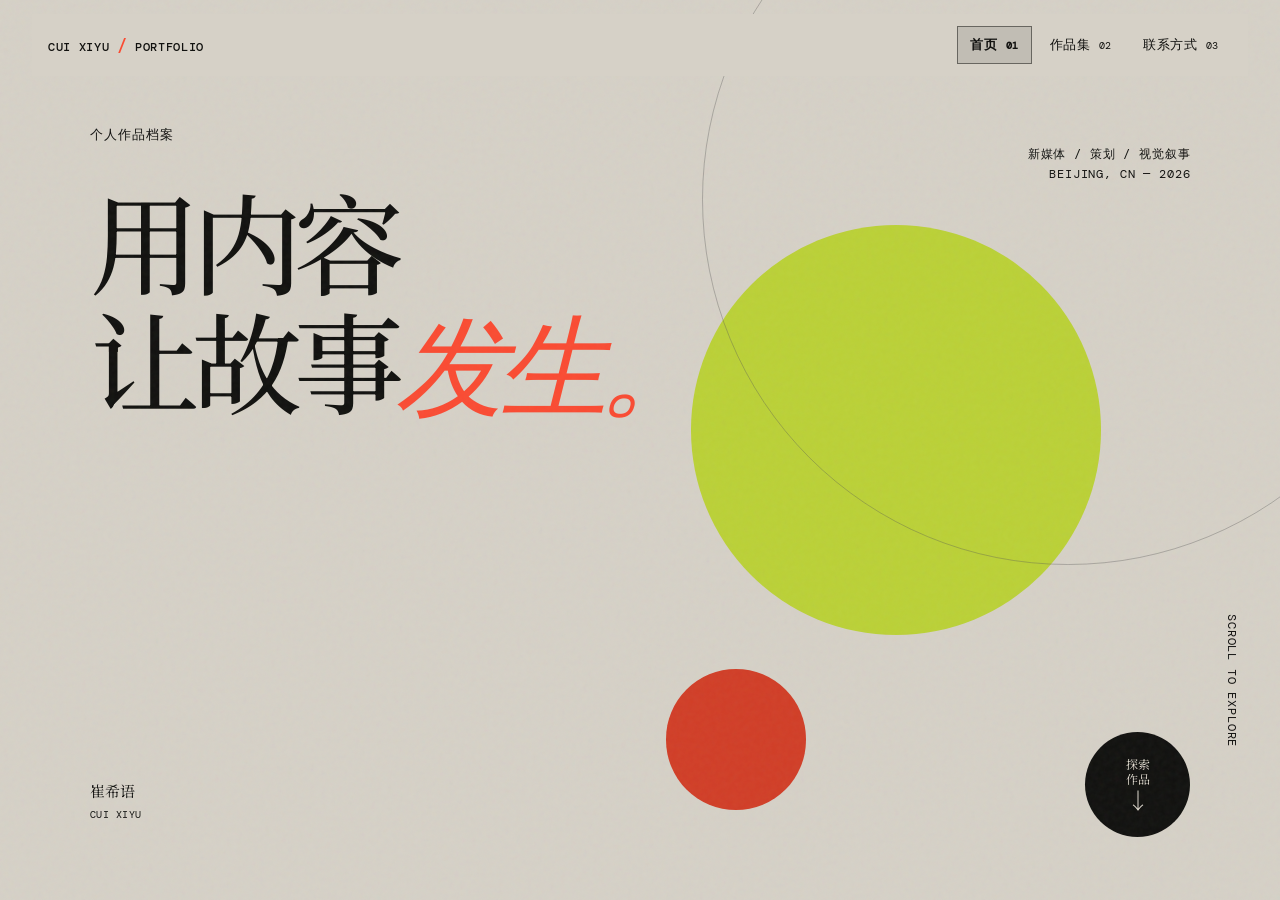
==== index.html @ c1258e4d "Deploy portfolio website" ====
<!doctype html>
<html lang="zh-CN">
<head>
  <meta charset="UTF-8" />
  <meta name="viewport" content="width=device-width, initial-scale=1.0" />
  <meta name="description" content="崔希语 - 传媒作品集" />
  <title>崔希语 · 传媒作品集</title>
  <link rel="preconnect" href="https://fonts.googleapis.com">
  <link rel="preconnect" href="https://fonts.gstatic.com" crossorigin>
  <link href="https://fonts.googleapis.com/css2?family=DM+Mono:wght@400;500&family=Playfair+Display:ital,wght@0,500;0,700;1,500&family=Noto+Serif+SC:wght@400;500;600;700&display=swap" rel="stylesheet">
  <link rel="stylesheet" href="style.css" />
</head>
<body>
  <div class="grain"></div>
  <header class="nav">
    <a class="brand" href="#home">CUI XIYU <span>/</span> PORTFOLIO</a>
    <button class="menu-toggle" aria-label="打开导航">MENU <span>+</span></button>
    <nav>
      <a class="active" href="#home">首页 <i>01</i></a>
      <a href="#work">作品集 <i>02</i></a>
      <a href="#contact">联系方式 <i>03</i></a>
    </nav>
  </header>

  <main>
    <section class="hero" id="home">
      <div class="hero-meta">新媒体 / 策划 / 视觉叙事<br>BEIJING, CN — 2026</div>
      <p class="eyebrow">个人作品档案</p>
      <h1>用内容<br>让故事<span>发生。</span></h1>
      <div class="orb orb-one"></div><div class="orb orb-two"></div>
      <div class="hero-bottom"><p>崔希语<br><em>CUI XIYU</em></p><a href="#work" class="round-link">探索<br>作品 <b>↓</b></a></div>
      <p class="vertical">SCROLL TO EXPLORE</p>
    </section>

    <section class="work section" id="work">
      <div class="section-kicker">( SELECTED WORKS ) <span>2023 — 2026</span></div>
      <div class="work-head"><h2>把观察<br>变成<span>表达</span></h2><p>内容不是信息的堆叠，<br>而是人与世界相遇的方式。</p></div>
      <div class="filters" role="tablist">
        <button class="selected" data-filter="all">全部 <small>08</small></button><button data-filter="newmedia">新媒体运营 <small>02</small></button><button data-filter="visual">视觉设计 <small>03</small></button><button data-filter="video">视频创作 <small>01</small></button><button data-filter="event">活动策划 <small>02</small></button>
      </div>
      <div class="project-grid">
        <article class="project large newmedia"><a href="#wechat-one"><div class="project-art asset-art cover-art"><img src="outputs/assets/wechat/server-cover.jpg" alt="Server Online 推文封面"><span>01</span><em>WECHAT EDITORIAL</em></div><div class="project-info"><h3>Server Online | Welcome All Hosts</h3><p>系统已开服，欢迎宿主大人们进入挑战</p></div></a></article>
        <article class="project newmedia"><a href="#wechat-two"><div class="project-art asset-art cover-art"><img src="outputs/assets/wechat/clues-cover.jpg" alt="Clues Are In 推文封面"><span>02</span><em>WECHAT EDITORIAL</em></div><div class="project-info"><h3>Clues Are In: Unlock the Cross-Boundary Action</h3><p>线索已就位，解锁入职空间站背后的跨界行动派！</p></div></a></article>
        <article class="project visual"><a href="#memory"><div class="project-art asset-art book"><img src="outputs/assets/visual/memory-cover.png" alt="记忆的排列组合书籍封面"><span>03</span><em>BOOK DESIGN</em></div><div class="project-info"><h3>《“记忆的排列组合”》</h3><p>实验出版物 · 书籍设计</p></div></a></article>
        <article class="project visual"><a href="#heterotopia"><div class="project-art asset-art poster"><img src="outputs/assets/visual/heterotopia-cover.png" alt="异托邦调查档案书籍封面"><span>04</span><em>BOOK DESIGN</em></div><div class="project-info"><h3>《异托邦调查档案》</h3><p>书籍设计 · 视觉设计</p></div></a></article>
        <article class="project visual"><a href="#password"><div class="project-art asset-art poster"><img src="outputs/assets/visual/password-cover.png" alt="密码正确允许进入海报封面"><span>05</span><em>POSTER DESIGN</em></div><div class="project-info"><h3>《密码正确，允许进入》</h3><p>海报设计 · 视觉设计</p></div></a></article>
        <article class="project video"><a href="#comfort-women"><div class="project-art asset-art film"><img src="outputs/assets/video/comfort-women-cover.png" alt="在她们消逝之前微纪录片封面"><span>06</span><em>MINI DOCUMENTARY</em></div><div class="project-info"><h3>《在她们消逝之前》</h3><p>微纪录片 · 澎湃新闻特别报道</p></div></a></article>
        <article class="project video"><a href="#love-not-here"><div class="project-art asset-art film"><img src="outputs/assets/image25.jpeg" alt="实验短片封面"><span>07</span><em>EXPERIMENTAL FILM</em></div><div class="project-info"><h3>《我们唯独不在这里说爱》</h3><p>实验短片 · 视频创作</p></div></a></article>
        <article class="project event"><a href="#family-day"><div class="project-art asset-art family-cover"><img src="outputs/assets/family-day/detail-3.png" alt="大众汽车集团中国 Family Day 活动主视觉"><span>08</span><em>FAMILY DAY 2026</em></div><div class="project-info"><h3>大众汽车集团（中国）Family Day</h3><p>大型家庭日活动 · 三地联动 · 5000+ 人</p></div></a></article>
      </div>
      <p class="placeholder-note">* 此为预览版：案例详情可在下一阶段替换为你的真实作品、图片及链接。</p>
    </section>

    <section class="detail wechat-case section" id="wechat-one"><p class="eyebrow">WECHAT ARTICLE / 01</p><h2>Server Online<br><span>Welcome All Hosts.</span></h2><div class="case-layout"><div class="case-copy"><p>以“游戏开服”作为内容的统一叙事机制，将管理培养计划转化为宿主可进入、可领取、可完成的任务系统。</p><p>像素化界面、主支线任务与“成就解锁”等游戏语言，把岗位学习路径视觉化，增强阅读的沉浸感与互动感。</p><a href="https://mp.weixin.qq.com/s/dfNtIJYcS2nLTU5Kal5PYA" target="_blank" rel="noreferrer">阅读原文 ↗</a></div><div class="wechat-gallery server-gallery"><img src="outputs/assets/wechat/server-detail-1.jpg" alt="Server Online 推文详情图一"><img src="outputs/assets/wechat/server-detail-2.jpg" alt="Server Online 推文详情图二"><img src="outputs/assets/wechat/server-detail-3.jpg" alt="Server Online 推文详情图三"></div></div></section>
    <section class="detail dark-detail wechat-case section" id="wechat-two"><p class="eyebrow">WECHAT ARTICLE / 02</p><h2>Clues Are In:<br><span>Cross-Boundary Action.</span></h2><div class="case-layout"><div class="case-copy"><p>以“线索追踪”串联跨国项目、HR 突破与创意岗位故事，把入职空间站背后的协作过程组织成可逐步解锁的阅读路径。</p><p>通过档案夹、便签、胶片等视觉元素，结合双语标题与人物视频，建立轻松而有连续性的跨界叙事体验。</p><a href="https://mp.weixin.qq.com/s/O8WI_DMyFwINU9mKgWbmiw" target="_blank" rel="noreferrer">阅读原文 ↗</a></div><div class="wechat-gallery clues-gallery"><img src="outputs/assets/wechat/clues-cover.jpg" alt="Clues Are In 推文主视觉"><img src="outputs/assets/wechat/clues-detail-1.png" alt="Clues Are In 推文详情图一"><img src="outputs/assets/wechat/clues-detail-2.png" alt="Clues Are In 推文详情图二"></div></div></section>
    <section class="detail visual-detail case-study section" id="memory"><p class="eyebrow">VISUAL DESIGN / 01</p><h2>“记忆的排列组合”<br><span>实验出版物。</span></h2><div class="case-layout"><div class="case-copy"><p>在信息爆炸与存储技术泛化的背景下，“数字囤积”逐渐成为普遍的社会症候：个体无意识地积累海量数字碎片，却陷入“存而不用”的认知困境。</p><p>本作品以三个分册组成的出版物为载体，结合传播学、心理学与社会学视角，通过理论探讨、深度访谈调查与视觉设计，将抽象的数据行为转化为可感知的实体叙事，揭示数字囤积行为背后“丢失焦虑”的逻辑。</p><p>作品探索信息过载的视觉化途径，并为数字化生存提供进一步思考的载体。</p></div><div class="design-gallery"><img src="outputs/assets/visual/memory-detail-1.png" alt="记忆的排列组合详情一"><img src="outputs/assets/visual/memory-detail-2.png" alt="记忆的排列组合详情二"></div></div></section>
    <section class="detail dark-detail case-study section" id="heterotopia"><p class="eyebrow">VISUAL DESIGN / 02</p><h2>异托邦<br><span>调查档案。</span></h2><div class="case-layout"><div class="case-copy"><p>“异托邦”是在真实场所中被有效实现的乌托邦，也是多元文化共存的现象。身处后情感主义时代，“嗑 CP”这一特殊情感场域与现实世界如何共生共存；粉丝又如何在“异托邦”下构建一场即时性的美梦？</p><p>本设计以此为依托，分别从该空间存在的理论环境、内部现状以及人员生活情况，对这一空间进行调查并封档保存。</p></div><div class="design-gallery gallery-three"><img src="outputs/assets/visual/heterotopia-detail-1.jpg" alt="异托邦调查档案详情一"><img src="outputs/assets/visual/heterotopia-detail-2.jpg" alt="异托邦调查档案详情二"><img src="outputs/assets/visual/heterotopia-detail-3.png" alt="异托邦调查档案详情三"></div></div></section>
    <section class="detail password-detail case-study section" id="password"><p class="eyebrow">VISUAL DESIGN / 03</p><h2>密码正确，<br><span>允许进入。</span></h2><div class="case-layout"><div class="case-copy"><p>作品表达了女性能在“赤尾避孕套”的帮助下，自由决定自己的生育计划，保护个人生殖健康。</p><p>设计由“选择”出发，构建出三个需要密码进入的场景，其中“密码”象征“避孕套”，意在它就是女性受众掌握的健康“密码”。</p></div><div class="design-gallery"><img src="outputs/assets/visual/password-cover.png" alt="密码正确允许进入主海报"><img src="outputs/assets/visual/password-detail-1.png" alt="密码正确允许进入详情一"><img src="outputs/assets/visual/password-detail-2.png" alt="密码正确允许进入详情二"></div></div></section>
    <section class="detail video-detail section" id="comfort-women"><p class="eyebrow">VIDEO CREATION / 01</p><h2>在她们消逝之前。</h2><div class="case-layout"><div class="case-copy"><p>微纪录片《在她们消逝之前：渐渐凋零的“慰安妇”和一位教授的 33 年》，为抗战胜利 80 周年特别报道。</p><a href="https://m.thepaper.cn/newsDetail_forward_31436007" target="_blank" rel="noreferrer">观看澎湃新闻报道 ↗</a></div><img class="video-feature-cover" src="outputs/assets/video/comfort-women-cover.png" alt="在她们消逝之前封面"></div></section>
    <section class="detail dark-detail video-detail section" id="love-not-here"><p class="eyebrow">VIDEO CREATION / 03</p><h2>我们唯独<br><span>不在这里说爱。</span></h2><div class="video-player"><video controls preload="metadata" poster="outputs/assets/image25.jpeg"><source src="outputs/assets/video/love-not-here.mp4" type="video/mp4">你的浏览器不支持视频播放。</video></div></section>
    <section class="detail family-case section" id="family-day">
      <p class="eyebrow">EVENT PLANNING / 01</p>
      <h2>项目全流程<br><span>策划。</span></h2>
      <div class="family-intro"><p>大众汽车集团（中国）年度企业文化建设项目。2026 年以三地联动模式，面向员工及家属开放，将企业战略与文化价值转化为可感知、可参与的品牌体验。</p><dl><div><dt>项目时间</dt><dd>2026.04 — 2026.05</dd></div><div><dt>项目规模</dt><dd>5000+ 人</dd></div><div><dt>覆盖城市</dt><dd>北京 · 上海 · 合肥</dd></div></dl></div>
      <div class="family-gallery"><img src="outputs/assets/family-day/cover.jfif" alt="Family Day 活动现场一"><img src="outputs/assets/family-day/detail-1.jpg" alt="Family Day 活动现场二"><img src="outputs/assets/family-day/detail-2.jpg" alt="Family Day 活动现场三"></div>
      <div class="family-sections">
        <article><p class="eyebrow">01 / STRATEGY &amp; RESOURCES</p><h3>策略策划与资源统筹</h3><p>参与整体方案创意策划与议程设计，围绕互动游戏、舞台表演、办公室探秘、纪念礼品四大体验板块细化并落地。独立负责市集区域摊位招募与内容策划，筛选、对接内外部摊位 20 余家，覆盖互动体验、手作工坊、品牌展示等业态，贯穿需求沟通、方案审核与权益落地全流程。同时协同舞台搭建、AV 设备、氛围布置与茶歇餐饮等多类供应商，推进需求梳理与流程跟进。</p></article>
        <article><p class="eyebrow">02 / ON-SITE DELIVERY</p><h3>现场执行与统筹管理</h3><p>作为现场执行核心成员，负责区域巡检和突发状况处置：实时跟进摊位运营及人流密度，协调供应商需求，处理补给与人员疏导；同步协助主舞台流程管控，配合导演组完成节目衔接、嘉宾引导与时间把控。最终保障从签到、手环发放到急救服务的全链条有序推进，实现 5000+ 人规模活动零事故交付。</p></article>
        <article><p class="eyebrow">03 / CONTENT &amp; IMPACT</p><h3>传播内容与效果闭环</h3><p>负责活动前中后三阶段的内容与物料策划：前期完成预告推文，通过内网及公众号预热；推进现场指引、氛围展板等视觉内容落地；后期完成三地亮点采编与复盘推送，以图文、视频记录员工家庭的欢乐瞬间。协同满意度问卷回收及参与人数、互动率、满意度等指标分析，形成推广效果评估报告。</p></article>
      </div>
      <div class="family-results"><p class="eyebrow">PROJECT OUTCOME</p><h3>5000+ 人，三地联动，零事故交付。</h3><ul><li>统筹管理 20 余家摊位及多品类供应商，实现跨区域标准一致化执行。</li><li>完成全流程宣传物料策划与制作，沉淀可复用的活动传播模板。</li><li>建立从策略、统筹、执行到复盘的大型活动完整方法论。</li></ul><p class="capabilities">整合营销资源协同 · 中大型线下活动全流程统筹 · 多方供应商管理与跨部门协调 · 高压环境下多线程推进 · 传播内容策划与数据化效果追踪</p></div>
    </section>

    <section class="contact section" id="contact">
      <p class="eyebrow">( LET'S CONNECT )</p><h2>一起做点<br><em>有意思的事。</em></h2>
      <div class="contact-links"><a href="mailto:17855588131@163.com">Email:17855588131@163.com <b>↗</b></a><a href="tel:17855588131">Phone:17855588131 <b>↗</b></a></div>
      <footer><span>© 2026 CUI XIYU</span><span>ALL STORIES BEGIN WITH A CONVERSATION.</span></footer>
    </section>
  </main>
  <script src="script.js"></script>
</body>
</html>
---- style.css ----
:root{--ink:#11110f;--paper:#e7e1d5;--acid:#dfff46;--red:#fa4b32}*{box-sizing:border-box}html{scroll-behavior:smooth}body{margin:0;background:var(--paper);color:var(--ink);font-family:"Noto Serif SC",serif}.grain{position:fixed;inset:0;opacity:.11;pointer-events:none;z-index:9;background-image:url("data:image/svg+xml,%3Csvg viewBox='0 0 180 180' xmlns='http://www.w3.org/2000/svg'%3E%3Cfilter id='n'%3E%3CfeTurbulence type='fractalNoise' baseFrequency='.9' numOctaves='4' stitchTiles='stitch'/%3E%3C/filter%3E%3Crect width='100%25' height='100%25' filter='url(%23n)' opacity='.45'/%3E%3C/svg%3E")}.nav{height:77px;padding:0 3vw;display:flex;align-items:center;justify-content:space-between;position:absolute;z-index:5;top:0;width:100%;font:11px "DM Mono",monospace;letter-spacing:.05em}.brand{text-decoration:none;color:inherit}.brand span{color:var(--red);font-size:17px}.nav nav{display:flex;gap:27px}.nav nav a{text-decoration:none;color:inherit;position:relative}.nav nav i{font-style:normal;font-size:8px;color:#777;margin-left:3px}.nav nav a.active:after{content:"";height:4px;width:4px;background:var(--red);position:absolute;border-radius:50%;top:-9px;left:0}.menu-toggle{display:none}.section{padding:11vw 7vw}.hero{height:100svh;min-height:660px;position:relative;padding:14vh 7vw 6vh;overflow:hidden;background:#d6d1c7}.hero:after{content:"";position:absolute;width:57vw;height:57vw;right:-12vw;top:-13vw;border:1px solid #555;border-radius:50%;opacity:.35}.hero-meta,.vertical{font:10px/1.7 "DM Mono",monospace;letter-spacing:.07em;position:absolute}.hero-meta{top:16vh;right:7vw;text-align:right}.eyebrow{font:11px "DM Mono",monospace;letter-spacing:.08em;margin:0 0 2vw}.hero h1{font-weight:500;font-size:clamp(4.7rem,10vw,10.5rem);line-height:.9;letter-spacing:-.07em;margin:4vh 0;position:relative;z-index:2}.hero h1 span,.work h2 span,.about h2 span{font-style:italic;font-family:"Playfair Display",serif;color:var(--red);letter-spacing:-.08em}.orb{border-radius:50%;position:absolute;mix-blend-mode:multiply}.orb-one{width:32vw;height:32vw;min-width:260px;min-height:260px;background:var(--acid);right:14vw;top:25vh;animation:float 9s ease-in-out infinite}.orb-two{width:11vw;height:11vw;min-width:120px;min-height:120px;background:var(--red);right:37vw;bottom:10vh;animation:float 7s ease-in-out infinite reverse}.hero-bottom{display:flex;align-items:end;justify-content:space-between;position:absolute;bottom:7vh;left:7vw;right:7vw;z-index:2;font-size:15px}.hero-bottom em{font:10px "DM Mono",monospace;letter-spacing:.05em}.round-link{width:105px;height:105px;background:var(--ink);border-radius:50%;display:flex;flex-direction:column;justify-content:center;align-items:center;color:var(--paper);font-size:12px;text-decoration:none;line-height:1.25;transition:transform .3s}.round-link:hover{transform:rotate(-15deg) scale(1.08)}.round-link b{font-size:22px;font-weight:400}.vertical{right:2vw;bottom:17vh;writing-mode:vertical-rl}.work{background:var(--ink);color:#f5f0e7}.section-kicker{font:10px "DM Mono",monospace;display:flex;justify-content:space-between;color:#aaa;border-bottom:1px solid #666;padding-bottom:14px}.work-head{display:flex;justify-content:space-between;align-items:end;margin:5vw 0}.work h2,.about h2,.contact h2,.detail h2{font-size:clamp(3.5rem,7.3vw,8rem);line-height:.91;font-weight:500;letter-spacing:-.07em;margin:0}.work-head>p{font-size:15px;line-height:1.7;margin:0 2vw 8px}.filters{display:flex;border-top:1px solid #555;flex-wrap:wrap}.filters button{font:12px "Noto Serif SC",serif;color:#ddd;background:transparent;border:0;border-right:1px solid #555;padding:14px 18px;cursor:pointer}.filters button.selected,.filters button:hover{background:var(--acid);color:var(--ink)}.filters small{font:9px "DM Mono",monospace}.project-grid{display:grid;grid-template-columns:1.25fr .75fr;gap:4vw 2vw;margin-top:5vw}.project{margin:0}.project:nth-child(3){grid-column:1}.project:nth-child(4){grid-column:2}.project a{text-decoration:none;color:inherit}.project-art{height:24vw;min-height:235px;position:relative;overflow:hidden;padding:20px;font-family:"DM Mono",monospace;transition:transform .5s}.project:hover .project-art{transform:scale(.975)}.project-art span{font-size:11px}.project-art b{font-size:clamp(1.5rem,3.5vw,4rem);line-height:.92;position:absolute;left:8%;bottom:13%;letter-spacing:-.09em}.project-art em{position:absolute;bottom:20px;right:20px;font-style:normal;font-size:9px}.paper{background:#ddd6c6;color:#10100e;background-image:linear-gradient(100deg,transparent 43%,#ff4c31 43%,#ff4c31 45%,transparent 45%)}.paper:after{content:"";position:absolute;background:var(--acid);width:35%;height:64%;border-radius:50%;right:9%;top:16%}.poster{background:var(--red);color:#111}.poster b{font-family:"Playfair Display",serif;font-style:italic;z-index:1}.poster:after{content:"";position:absolute;width:80%;height:4px;background:#111;transform:rotate(-40deg);left:-20%;top:53%}.film{background:#8c9580;color:#fff;background-image:radial-gradient(circle at 70% 30%,#e2e3d3 0 12%,transparent 13%),linear-gradient(90deg,rgba(0,0,0,.25) 1px,transparent 1px);background-size:auto,25px 100%}.event-art{background:#e7e1d5;color:#111;border:1px solid #999}.event-art:after{content:"+";font:200px "DM Mono";line-height:.5;position:absolute;right:3%;top:34%;color:var(--acid);z-index:0}.project-info{padding-top:13px}.project-info h3{font-size:18px;font-weight:500;margin:0 0 3px}.project-info p{font:10px "DM Mono",monospace;color:#aaa;margin:0}.placeholder-note{font:10px "DM Mono",monospace;color:#999;margin-top:7vw}.detail{background:var(--acid);min-height:58vh;position:relative}.detail h2{margin-top:5vw}.detail-copy{max-width:385px;position:absolute;right:10vw;bottom:9vw;font-size:16px;line-height:1.8}.detail-copy a{color:inherit;font:11px "DM Mono",monospace}.about{display:grid;grid-template-columns:.8fr 1.2fr;gap:9vw;background:#e7e1d5}.about-photo{height:39vw;min-height:390px;background:var(--ink);position:relative;overflow:hidden;color:var(--paper);padding:24px;font:10px "DM Mono",monospace}.portrait-shape{position:absolute;left:13%;bottom:-15%;height:96%;width:75%;background:var(--red);border-radius:48% 48% 0 0;clip-path:polygon(22% 0,72% 0,100% 28%,83% 100%,4% 100%,0 25%)}.portrait-shape:after{content:"";position:absolute;width:45%;aspect-ratio:1;background:var(--acid);border-radius:50%;top:12%;left:29%}.about-photo p{position:absolute;bottom:5%;left:8%;z-index:1;font-size:clamp(1rem,2vw,2rem);line-height:.9}.about-copy{padding-top:2vw}.about .intro{font-size:18px;line-height:1.8;max-width:550px;margin:4vw 0}.facts{border-top:1px solid #999}.facts div{display:grid;grid-template-columns:140px 1fr;border-bottom:1px solid #999;padding:16px 0}.facts small{font:10px "DM Mono",monospace}.facts p{font-size:13px;line-height:1.7;margin:0}.contact{min-height:91vh;background:var(--red);position:relative;padding-top:12vw}.contact h2{margin-top:4vw}.contact h2 em{font-family:"Playfair Display",serif;font-weight:500}.contact-links{margin-top:8vw;border-top:1px solid #111}.contact-links a{display:flex;justify-content:space-between;color:inherit;text-decoration:none;border-bottom:1px solid #111;padding:17px 0;font:clamp(1rem,2vw,1.8rem) "DM Mono",monospace}.contact-links a:hover{padding-left:12px;background:var(--acid)}footer{position:absolute;bottom:4vw;left:7vw;right:7vw;display:flex;justify-content:space-between;font:9px "DM Mono",monospace}@keyframes float{50%{transform:translate(2vw,-2vh) scale(1.05)}}
/* Refined display scale: airier multi-line titles across every section. */
.hero h1{font-size:clamp(4.1rem,8.6vw,9rem);line-height:1.08}
.work h2,.about h2,.contact h2,.detail h2{font-size:clamp(3.1rem,6.3vw,6.9rem);line-height:1.1}
.dark-detail{background:var(--ink);color:var(--paper)}.dark-detail h2 span{color:var(--acid);font:italic 500 1em "Playfair Display",serif}.visual-detail{background:#d5d0c5}.video-detail{background:#fa4b32}.asset-art{padding:0;background:#222}.asset-art img{width:100%;height:100%;object-fit:cover;display:block;transition:transform .6s}.asset-art:hover img{transform:scale(1.04)}.asset-art span,.asset-art em{z-index:2;background:var(--ink);color:var(--paper);padding:5px 7px}.asset-art span{position:absolute;top:15px;left:15px;font-size:10px}.asset-art em{bottom:15px;right:15px}.wechat{background:#e8e2d6;color:#151515}.wechat:after{content:"";position:absolute;border:1px solid #151515;border-radius:50%;width:45%;aspect-ratio:1;right:12%;top:17%;opacity:.7}.wechat b{z-index:1}.w1{background:linear-gradient(135deg,#e8e2d6 0 55%,#dfff46 55%)}.w2{background:linear-gradient(135deg,#fa4b32 0 52%,#151515 52%);color:#fff}.w2:after{background:#dfff46;border:0;width:32%;right:17%;top:23%}.design-gallery{display:grid;grid-template-columns:repeat(3,1fr);gap:18px;margin-top:6vw}.design-gallery img{width:100%;height:27vw;min-height:260px;object-fit:cover}.video-detail .design-gallery{grid-template-columns:repeat(2,1fr);max-width:900px}.video-detail .design-gallery img{height:25vw}
.case-study{min-height:auto}.case-layout{display:grid;grid-template-columns:minmax(240px,.55fr) 1.45fr;gap:4vw;align-items:start;margin-top:5vw}.case-copy{font-size:15px;line-height:1.9}.case-copy p{margin:0 0 1.4em}.case-study .design-gallery{margin:0;grid-template-columns:repeat(2,1fr)}.case-study .design-gallery img{height:auto;min-height:0;object-fit:contain;background:#111}.case-study .gallery-three{grid-template-columns:repeat(3,1fr)}.password-detail{background:#e7e1d5}.password-detail h2 span{color:var(--red);font:italic 500 1em "Playfair Display",serif}
.cover-art{height:auto!important;min-height:0!important;background:#111;aspect-ratio:auto}.cover-art img{height:auto;object-fit:contain}.wechat-case{min-height:auto;background:#cfe9fb}.wechat-case h2 span{color:#d35288;font:italic 500 1em "Playfair Display",serif}.wechat-case .case-copy a{color:inherit;font:11px "DM Mono",monospace}.dark-detail.wechat-case{background:#dba94a;color:#211d19}.dark-detail.wechat-case h2 span{color:#8b4f20}.wechat-gallery{display:grid;grid-template-columns:repeat(3,1fr);gap:12px;align-items:start}.wechat-gallery img{display:block;width:100%;height:auto;max-height:650px;object-fit:contain;background:#fff}.server-gallery img{max-height:600px}.clues-gallery img{max-height:570px}
.project-grid{grid-template-columns:repeat(2,minmax(0,1fr));gap:4vw 2vw}.project,.project:nth-child(3),.project:nth-child(4){grid-column:auto}.project-art,.cover-art{height:25vw!important;min-height:0!important;aspect-ratio:auto}.project-art img,.cover-art img{width:100%;height:100%;object-fit:contain;background:#171715}
@media(max-width:700px){.hero h1{font-size:16.5vw;line-height:1.12}.design-gallery,.video-detail .design-gallery,.case-study .design-gallery,.case-study .gallery-three{grid-template-columns:1fr}.design-gallery img,.video-detail .design-gallery img{height:65vw;min-height:0}.case-layout{display:block;margin-top:11vw}.case-study .case-copy{margin-bottom:9vw}.case-study .design-gallery img{height:auto}.wechat-gallery{grid-template-columns:repeat(3,1fr);gap:5px}.wechat-gallery img{max-height:none}.project-grid{grid-template-columns:1fr}.project-art,.cover-art{height:76vw!important}}

/* Case-gallery compositions: balanced picture frames without uneven blank areas. */
#memory .design-gallery{grid-template-columns:repeat(2,minmax(0,1fr));gap:18px}
#memory .design-gallery img{width:100%;height:31vw;max-height:560px;object-fit:cover}
#password .design-gallery{grid-template-columns:repeat(2,minmax(0,1fr));grid-template-rows:repeat(2,17vw);gap:18px}
#password .design-gallery img{width:100%;height:100%;object-fit:cover}
#password .design-gallery img:first-child{grid-row:1 / span 2}
.video-feature-cover{display:block;width:100%;max-height:540px;object-fit:contain;background:#111}.video-player{margin:5vw auto 0;max-width:1050px;background:#111;position:relative}.video-player video{display:block;width:100%;max-height:76vh;background:#111}.video-fallback{display:none;position:absolute;inset:0;align-items:center;justify-content:center;flex-direction:column;gap:10px;background:#171717;color:#f4f0e7;text-decoration:none;font:15px "Noto Serif SC",serif}.video-fallback small{font:10px "DM Mono",monospace;color:#bdbdb8}.video-player.playback-error .video-fallback{display:flex}
.detail#wechat-one{background:#cfe9fb}.detail#wechat-two{background:#dba94a}.detail#memory{background:#e8e1d4}.detail#heterotopia{background:#171b35}.detail#password{background:#e9e2d3}.detail#comfort-women{background:#c7d4dd}.detail#long-term-care{background:#5b6d79;color:#f4f0e7}.detail#long-term-care h2 span{color:#dfff46;font:italic 500 1em "Playfair Display",serif}.detail#love-not-here{background:#1d1726}.detail#family-day{background:#e6dfcf}
.detail h2{font-size:clamp(2.7rem,5.4vw,5.9rem);line-height:1.14}.family-cover{background:#171715}.family-cover img{object-fit:contain}.family-case{background:#e9e2d3}.family-case h2 span{color:#e84b32;font:italic 500 1em "Playfair Display",serif}.family-intro{display:grid;grid-template-columns:1fr 1fr;gap:7vw;margin:5vw 0 3vw;font-size:18px;line-height:1.85}.family-intro p{margin:0}.family-intro dl{margin:0;border-top:1px solid #999}.family-intro dl div{display:grid;grid-template-columns:110px 1fr;padding:13px 0;border-bottom:1px solid #999}.family-intro dt{font:10px "DM Mono",monospace;text-transform:uppercase}.family-intro dd{margin:0;font-size:14px}.family-gallery{display:grid;grid-template-columns:1.25fr 1fr 1fr;gap:14px;margin:4vw 0 8vw;background:#d7d0c2;padding:12px}.family-gallery img{display:block;width:100%;height:30vw;max-height:480px;object-fit:contain;background:#1a1a18}.family-gallery img:first-child{grid-row:span 1}.family-sections{display:grid;grid-template-columns:repeat(3,1fr);border-top:1px solid #999}.family-sections article{padding:22px 24px 20px 0;border-right:1px solid #999;margin-right:24px}.family-sections article:last-child{border:0;margin:0}.family-sections h3,.family-results h3{font-size:23px;font-weight:500;margin:0 0 20px}.family-sections article>p:last-child{font-size:14px;line-height:1.9;margin:0}.family-results{border-top:1px solid #999;margin-top:7vw;padding-top:18px}.family-results ul{padding-left:1.3em;font-size:15px;line-height:1.9}.capabilities{margin:35px 0 0;font:10px/1.8 "DM Mono",monospace;text-transform:uppercase;max-width:800px}
@media(max-width:700px){#memory .design-gallery{grid-template-columns:repeat(2,minmax(0,1fr));gap:8px}#memory .design-gallery img{height:48vw}#password .design-gallery{grid-template-columns:repeat(2,minmax(0,1fr));grid-template-rows:repeat(2,31vw);gap:8px}}
@media(max-width:700px){.family-intro{display:block;font-size:16px}.family-intro dl{margin-top:8vw}.family-gallery{grid-template-columns:repeat(2,1fr);gap:7px}.family-gallery img{height:46vw}.family-gallery img:first-child{grid-column:span 2;height:65vw}.family-sections{display:block}.family-sections article{border-right:0;border-bottom:1px solid #999;margin:0;padding:7vw 0}.family-results{margin-top:12vw}}

/* Screen-by-screen navigation: only the selected interface is visible. */
main>section{display:none}main>section.is-active-screen{display:block}.about.is-active-screen{display:grid}

/* Improve reading comfort for labels, metadata, and navigation throughout. */
.nav{font-size:13px}.hero-meta,.vertical{font-size:12px}.eyebrow{font-size:13px}.section-kicker{font-size:12px}.filters button{font-size:14px}.filters small{font-size:11px}.project-info p,.placeholder-note{font-size:12px}.project-art em,.project-art span{font-size:11px}.facts small{font-size:12px}.detail-copy a,.case-copy a{font-size:12px}.capabilities{font-size:12px}.family-intro dt{font-size:12px}.contact-links a{font-size:clamp(1.15rem,2vw,1.9rem)}footer{font-size:11px}

/* Persistent navigation controller - readable on every screen and case detail. */
.nav{position:absolute;top:14px;left:2.5vw;right:2.5vw;width:auto;height:62px;padding:0 16px;background:#d6d1c7;border:1px dashed rgba(17,17,15,.55);box-shadow:none;mix-blend-mode:normal!important;z-index:20}.brand{padding-right:18px;font-size:12px;font-weight:500}.nav nav{height:100%;gap:5px;align-items:center}.nav nav a{display:flex;align-items:center;height:38px;padding:0 12px;border:1px solid transparent;transition:background .2s,color .2s,border-color .2s}.nav nav a:hover{background:rgba(255,255,255,.36);border-color:rgba(17,17,15,.4)}.nav nav a.active{background:rgba(17,17,15,.10);border-color:rgba(17,17,15,.5);color:var(--ink);font-weight:700}.nav nav a.active:after{display:none}.nav nav i{font-size:10px;color:inherit;margin-left:8px}.section:not(.hero){padding-top:calc(11vw + 76px)}
.nav[data-screen="home"]{background:#d6d1c7}.nav[data-screen="work"]{background:#11110f;color:#f5f0e7;border-color:rgba(245,240,231,.55)}.nav[data-screen="contact"]{background:#fa4b32}.nav[data-screen="wechat-one"]{background:#cfe9fb}.nav[data-screen="wechat-two"]{background:#dba94a}.nav[data-screen="memory"]{background:#e8e1d4}.nav[data-screen="heterotopia"]{background:#171b35;color:#f5f0e7;border-color:rgba(245,240,231,.55)}.nav[data-screen="password"]{background:#e9e2d3}.nav[data-screen="comfort-women"]{background:#c7d4dd}.nav[data-screen="love-not-here"]{background:#1d1726;color:#f4f0e7;border-color:rgba(244,240,231,.55)}.nav[data-screen="family-day"]{background:#e6dfcf}
.nav[data-screen="work"] nav a:hover,.nav[data-screen="heterotopia"] nav a:hover,.nav[data-screen="love-not-here"] nav a:hover{background:rgba(255,255,255,.12);border-color:rgba(245,240,231,.42)}.nav[data-screen="work"] nav a.active,.nav[data-screen="heterotopia"] nav a.active,.nav[data-screen="love-not-here"] nav a.active{background:rgba(255,255,255,.16);border-color:rgba(245,240,231,.6);color:#f5f0e7}
@media(max-width:700px){.nav{position:absolute;top:8px;left:10px;right:10px;height:auto;min-height:54px;padding:8px 10px;justify-content:center}.brand{display:none}.nav nav{width:100%;justify-content:space-between;gap:2px}.nav nav a{height:33px;padding:0 7px;font-size:12px}.nav nav i{display:none}.menu-toggle{display:none}.nav nav{display:flex}.section:not(.hero){padding-top:calc(18vw + 60px)}}

.nav{border:0!important}
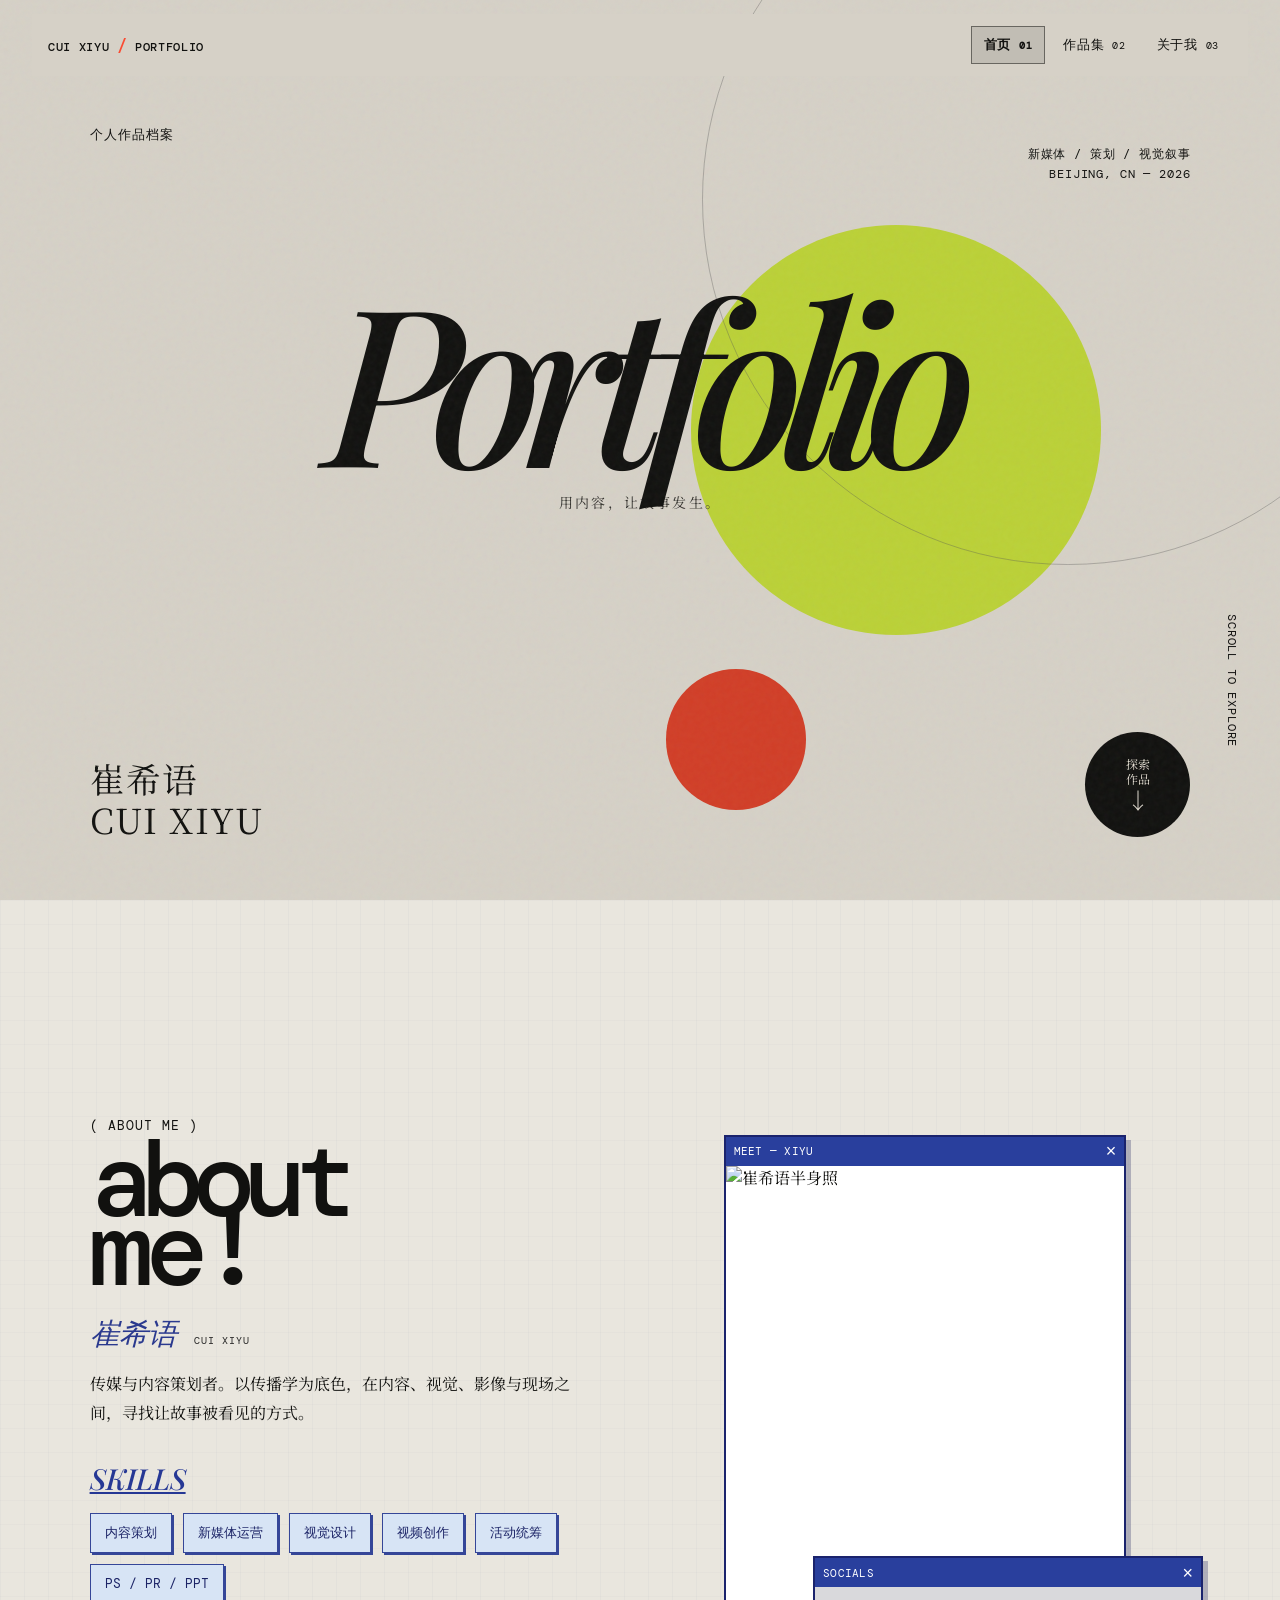
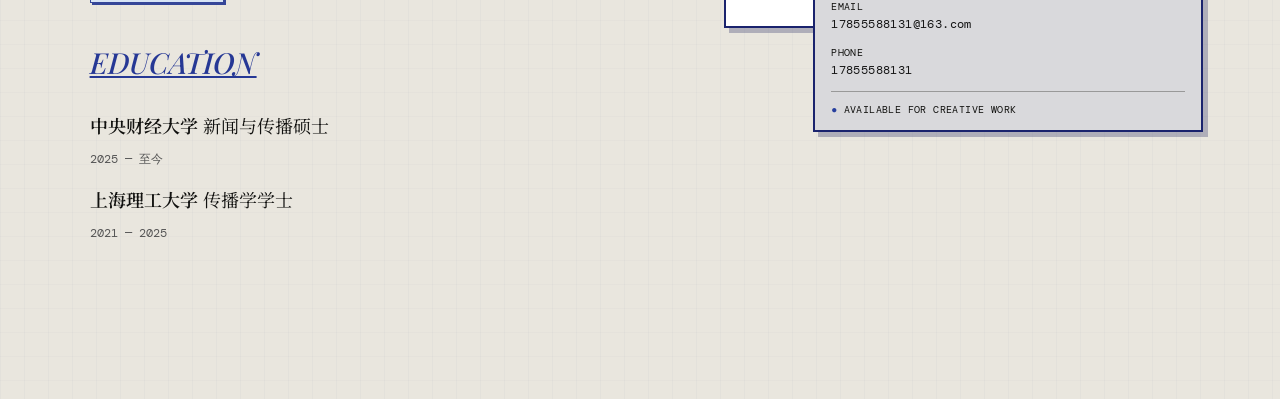
==== commit 66e281da: "Center and enlarge portfolio title" ====
--- a/index.html
+++ b/index.html
@@ -7,7 +7,7 @@
   <title>崔希语 · 传媒作品集</title>
   <link rel="preconnect" href="https://fonts.googleapis.com">
   <link rel="preconnect" href="https://fonts.gstatic.com" crossorigin>
-  <link href="https://fonts.googleapis.com/css2?family=DM+Mono:wght@400;500&family=Playfair+Display:ital,wght@0,500;0,700;1,500&family=Noto+Serif+SC:wght@400;500;600;700&display=swap" rel="stylesheet">
+  <link href="https://fonts.googleapis.com/css2?family=Bodoni+Moda:opsz,wght@6..96,700&family=DM+Mono:wght@400;500&family=Noto+Serif+SC:wght@400;500;600;700&family=Playfair+Display:ital,wght@0,500;0,700;1,500&family=Ultra&display=swap" rel="stylesheet">
   <link rel="stylesheet" href="style.css" />
 </head>
 <body>
@@ -18,7 +18,7 @@
     <nav>
       <a class="active" href="#home">首页 <i>01</i></a>
       <a href="#work">作品集 <i>02</i></a>
-      <a href="#contact">联系方式 <i>03</i></a>
+      <a href="#about">关于我 <i>03</i></a>
     </nav>
   </header>
 
@@ -26,9 +26,9 @@
     <section class="hero" id="home">
       <div class="hero-meta">新媒体 / 策划 / 视觉叙事<br>BEIJING, CN — 2026</div>
       <p class="eyebrow">个人作品档案</p>
-      <h1>用内容<br>让故事<span>发生。</span></h1>
+      <div class="portfolio-lockup"><h1 class="portfolio-title">Portfolio</h1><p class="hero-tagline">用内容，让故事发生。</p></div>
       <div class="orb orb-one"></div><div class="orb orb-two"></div>
-      <div class="hero-bottom"><p>崔希语<br><em>CUI XIYU</em></p><a href="#work" class="round-link">探索<br>作品 <b>↓</b></a></div>
+      <div class="hero-bottom"><p class="hero-signature"><span>崔希语</span><em>CUI XIYU</em></p><a href="#work" class="round-link">探索<br>作品 <b>↓</b></a></div>
       <p class="vertical">SCROLL TO EXPLORE</p>
     </section>
 
@@ -71,10 +71,34 @@
       <div class="family-results"><p class="eyebrow">PROJECT OUTCOME</p><h3>5000+ 人，三地联动，零事故交付。</h3><ul><li>统筹管理 20 余家摊位及多品类供应商，实现跨区域标准一致化执行。</li><li>完成全流程宣传物料策划与制作，沉淀可复用的活动传播模板。</li><li>建立从策略、统筹、执行到复盘的大型活动完整方法论。</li></ul><p class="capabilities">整合营销资源协同 · 中大型线下活动全流程统筹 · 多方供应商管理与跨部门协调 · 高压环境下多线程推进 · 传播内容策划与数据化效果追踪</p></div>
     </section>
 
-    <section class="contact section" id="contact">
-      <p class="eyebrow">( LET'S CONNECT )</p><h2>一起做点<br><em>有意思的事。</em></h2>
-      <div class="contact-links"><a href="mailto:17855588131@163.com">Email:17855588131@163.com <b>↗</b></a><a href="tel:17855588131">Phone:17855588131 <b>↗</b></a></div>
-      <footer><span>© 2026 CUI XIYU</span><span>ALL STORIES BEGIN WITH A CONVERSATION.</span></footer>
+    <section class="about section" id="about">
+      <div class="about-copy-retro">
+        <p class="eyebrow">( ABOUT ME )</p>
+        <h2>about<br><span>me!</span></h2>
+        <p class="about-name">崔希语 <em>CUI XIYU</em></p>
+        <p class="about-intro-retro">传媒与内容策划者。以传播学为底色，在内容、视觉、影像与现场之间，寻找让故事被看见的方式。</p>
+        <div class="about-info-block">
+          <h3>SKILLS</h3>
+          <div class="skill-tags"><span>内容策划</span><span>新媒体运营</span><span>视觉设计</span><span>视频创作</span><span>活动统筹</span><span>PS / PR / PPT</span></div>
+        </div>
+        <div class="about-info-block education-block">
+          <h3>EDUCATION</h3>
+          <p><b>中央财经大学</b> 新闻与传播硕士<br><small>2025 — 至今</small></p>
+          <p><b>上海理工大学</b> 传播学学士<br><small>2021 — 2025</small></p>
+        </div>
+      </div>
+      <div class="about-windows">
+        <figure class="retro-window profile-window">
+          <figcaption>MEET — XIYU <b>×</b></figcaption>
+          <img src="outputs/assets/about/profile.jpg" alt="崔希语半身照">
+        </figure>
+        <aside class="retro-window contact-window">
+          <h3>SOCIALS <b>×</b></h3>
+          <p>EMAIL<br><a href="mailto:17855588131@163.com">17855588131@163.com</a></p>
+          <p>PHONE<br><a href="tel:17855588131">17855588131</a></p>
+          <p class="status-dot">AVAILABLE FOR CREATIVE WORK</p>
+        </aside>
+      </div>
     </section>
   </main>
   <script src="script.js"></script>
--- a/style.css
+++ b/style.css
@@ -33,3 +33,33 @@
 @media(max-width:700px){.nav{position:absolute;top:8px;left:10px;right:10px;height:auto;min-height:54px;padding:8px 10px;justify-content:center}.brand{display:none}.nav nav{width:100%;justify-content:space-between;gap:2px}.nav nav a{height:33px;padding:0 7px;font-size:12px}.nav nav i{display:none}.menu-toggle{display:none}.nav nav{display:flex}.section:not(.hero){padding-top:calc(18vw + 60px)}}
 
 .nav{border:0!important}
+
+/* About: a desktop-era profile interface, inspired by the supplied reference. */
+.nav[data-screen="about"]{background:#e9e6de}
+.about{position:relative;grid-template-columns:minmax(0,1fr) minmax(330px,.78fr);gap:5vw;min-height:100vh;background:#e9e6de;padding-top:calc(10vw + 82px);overflow:hidden}
+.about:before{content:"";position:absolute;inset:0;background-image:linear-gradient(90deg,rgba(15,25,95,.055) 1px,transparent 1px),linear-gradient(rgba(15,25,95,.04) 1px,transparent 1px);background-size:24px 24px;pointer-events:none;opacity:.45}
+.about>*{position:relative;z-index:1}.about-desktop-bar{grid-column:1/-1;display:flex;align-items:center;gap:8px;border-bottom:1px solid #6b6b6b;padding:0 0 10px;font:10px "DM Mono",monospace;color:#202020}.about-desktop-bar span{border:1px solid #979797;background:#d7d5d0;padding:4px 17px;box-shadow:2px 2px 0 rgba(0,0,0,.14)}.about-desktop-bar b{margin-left:auto;font-weight:400}.about-copy-retro{max-width:630px}.about-copy-retro .eyebrow{margin-bottom:12px}.about-copy-retro h2{font-family:"DM Mono",monospace;font-size:clamp(4.6rem,8.3vw,8.7rem);line-height:.65;letter-spacing:-.12em;margin:0 0 28px;font-weight:500}.about-copy-retro h2 span{font-family:"DM Mono",monospace;color:var(--ink);font-style:normal}.about-name{margin:0 0 15px;color:#2a398e;font:italic 500 clamp(1.35rem,2.3vw,2rem) "Playfair Display",serif}.about-name em{font:10px "DM Mono",monospace;font-style:normal;letter-spacing:.1em;margin-left:10px;color:#262626}.about-intro-retro{max-width:500px;font-size:16px;line-height:1.8;margin:0 0 26px}.about-info-block{margin-top:18px}.about-info-block h3,.contact-window h3{display:inline-block;font:italic 500 21px "Playfair Display",serif;color:#263895;text-decoration:underline;margin:0 0 10px}.skill-tags{display:flex;gap:7px;flex-wrap:wrap;max-width:580px}.skill-tags span{font:10px "DM Mono",monospace;padding:7px 9px;color:#1b2366;background:#d7e4f5;border:1px solid #354698;box-shadow:2px 2px 0 #354698}.education-block p{font-size:13px;line-height:1.55;margin:8px 0}.education-block p b{font-weight:600}.education-block small{font:10px "DM Mono",monospace;color:#555}.about-windows{position:relative;min-height:650px}.retro-window{border:2px solid #1a236d;background:#ededec;box-shadow:5px 5px 0 rgba(25,31,90,.28)}.retro-window figcaption,.contact-window h3{height:29px;display:flex;align-items:center;justify-content:space-between;background:#293f9d;color:#fff;padding:0 8px;font:11px "DM Mono",monospace;letter-spacing:.02em;text-decoration:none}.retro-window figcaption b,.contact-window h3 b{font:18px/1 Arial;font-weight:400}.profile-window{margin:18px 5vw 0 0}.profile-window img{display:block;width:100%;height:460px;object-fit:contain;object-position:center top;background:#fff}.contact-window{position:absolute;right:-1vw;bottom:35px;width:min(390px,90%);background:#d9d9dc}.contact-window h3{display:flex;width:100%;margin:0;font-style:normal}.contact-window p{margin:12px 16px;font:10px/1.55 "DM Mono",monospace;letter-spacing:.04em}.contact-window a{font-size:12px;color:#151515;text-decoration:none}.contact-window a:hover{text-decoration:underline}.contact-window .status-dot{border-top:1px solid #999;padding-top:10px}.status-dot:before{content:"●";color:#273f9e;margin-right:6px}
+@media(max-width:700px){.about{padding:92px 7vw 12vw;min-height:100vh}.about.is-active-screen{display:block!important}.about-desktop-bar{margin-bottom:40px}.about-desktop-bar span{padding:4px 8px}.about-desktop-bar b{display:none}.about-copy-retro h2{font-size:5rem}.about-windows{min-height:0;margin-top:38px}.profile-window{margin:0}.profile-window img{height:410px}.contact-window{position:relative;right:auto;bottom:auto;width:88%;margin:-16px 0 0 auto}.about-intro-retro{font-size:15px}}
+
+/* Keep the profile information as the visual focus after removing the top tabs. */
+.about{grid-template-columns:minmax(0,1.1fr) minmax(390px,.9fr);align-items:start}
+.about-info-block{margin-top:32px}.about-info-block h3{font-size:29px;margin-bottom:16px}.skill-tags{gap:11px;max-width:690px}.skill-tags span{font-size:13px;padding:10px 14px}.education-block p{font-size:18px;line-height:1.65;margin:14px 0}.education-block small{font-size:12px}.about-copy-retro .education-block{margin-top:40px}
+@media(max-width:700px){.about-info-block{margin-top:28px}.about-info-block h3{font-size:25px}.skill-tags{gap:8px}.skill-tags span{font-size:12px;padding:9px 10px}.education-block p{font-size:16px}}
+
+/* Home cover: distilled typographic composition based on the supplied reference. */
+.nav[data-screen="home"]{background:transparent}
+.hero{background:#f2f1ec;padding:0;min-height:680px;isolation:isolate}
+.hero:after{display:none}.hero:before{content:"";position:absolute;inset:0;opacity:.32;z-index:-1;background-image:radial-gradient(rgba(0,0,0,.23) .55px,transparent .8px);background-size:4px 4px}
+.hero-year{position:absolute;top:30px;right:7vw;margin:0;font:700 clamp(1.5rem,2.6vw,2.7rem) "DM Mono",monospace;letter-spacing:.18em}
+.hero-cover-title{position:absolute;left:11.5vw;top:19.5vh;display:flex;flex-direction:column;align-items:flex-start}.hero-cover-title span{display:flex;align-items:center;width:clamp(250px,29vw,430px);height:clamp(205px,22vw,330px);padding:clamp(18px,2vw,33px);background:#970300;color:#fff;font:700 clamp(3.3rem,6.1vw,6.6rem)/.85 "Bodoni Moda","Times New Roman",serif;letter-spacing:-.075em}.hero-cover-title strong{margin-top:clamp(14px,2vw,28px);font:400 clamp(2.65rem,5.45vw,5.75rem)/.92 "Ultra","Cooper Black",Georgia,serif;letter-spacing:-.055em}
+.hero-explore{position:absolute;right:7vw;bottom:7vh;color:#111;text-decoration:none;font:11px "DM Mono",monospace;letter-spacing:.08em;border-bottom:1px solid #111;padding:0 0 8px}.hero-explore b{font-size:19px;font-weight:400;margin-left:15px}.hero-explore:hover{color:#970300;border-color:#970300}
+@media(max-width:700px){.hero{min-height:620px}.hero-year{top:72px;right:8vw;font-size:1.35rem}.hero-cover-title{left:9vw;top:24vh}.hero-cover-title span{width:67vw;height:51vw;font-size:3.35rem}.hero-cover-title strong{font-size:3rem}.hero-explore{left:9vw;right:auto;bottom:8vh}}
+
+/* Restore the original editorial home cover; make the signature more prominent. */
+.nav[data-screen="home"]{background:#d6d1c7}.hero{height:100svh;min-height:660px;padding:14vh 7vw 6vh;overflow:hidden;background:#d6d1c7;isolation:auto}.hero:before{display:none}.hero:after{display:block;content:"";position:absolute;width:57vw;height:57vw;right:-12vw;top:-13vw;border:1px solid #555;border-radius:50%;opacity:.35;z-index:auto}.hero-bottom>p{margin:0;font-size:clamp(1.55rem,2.7vw,2.9rem);line-height:1.02}.hero-bottom>p em{display:block;margin-top:8px;font-size:clamp(.7rem,1.05vw,1rem);letter-spacing:.14em}.hero-cover-title,.hero-explore,.hero-year{display:none}
+@media(max-width:700px){.hero{min-height:660px;padding:14vh 7vw 6vh}.hero-bottom>p{font-size:1.8rem}.hero-bottom>p em{font-size:.72rem}}
+
+/* Editorial home typography: a display Portfolio title with a restrained supporting line. */
+.portfolio-lockup{position:absolute;left:50%;top:44%;z-index:3;display:flex;flex-direction:column;align-items:center;transform:translate(-50%,-50%);white-space:nowrap;text-align:center}.hero h1.portfolio-title{margin:0;color:var(--ink);font:italic 500 clamp(8.2rem,17.2vw,18rem)/.88 "Playfair Display",serif;letter-spacing:-.105em}.hero-tagline{margin:18px 0 0;font:14px/1.5 "Noto Serif SC",serif;letter-spacing:.16em;color:#34322e}
+.hero-bottom .hero-signature{display:flex;flex-direction:column;align-items:flex-start;gap:7px;margin:0;line-height:1}.hero-signature span,.hero-bottom .hero-signature em{display:block;margin:0;color:var(--ink);font:400 clamp(1.55rem,2.7vw,2.9rem)/1 "STZhongsong","STSong","SimSun","Noto Serif SC",serif;letter-spacing:.04em;font-style:normal}
+@media(max-width:700px){.portfolio-lockup{top:43%;width:100%}.hero h1.portfolio-title{font-size:20vw}.hero-tagline{font-size:12px;margin-top:12px}.hero-signature span,.hero-bottom .hero-signature em{font-size:1.8rem}}
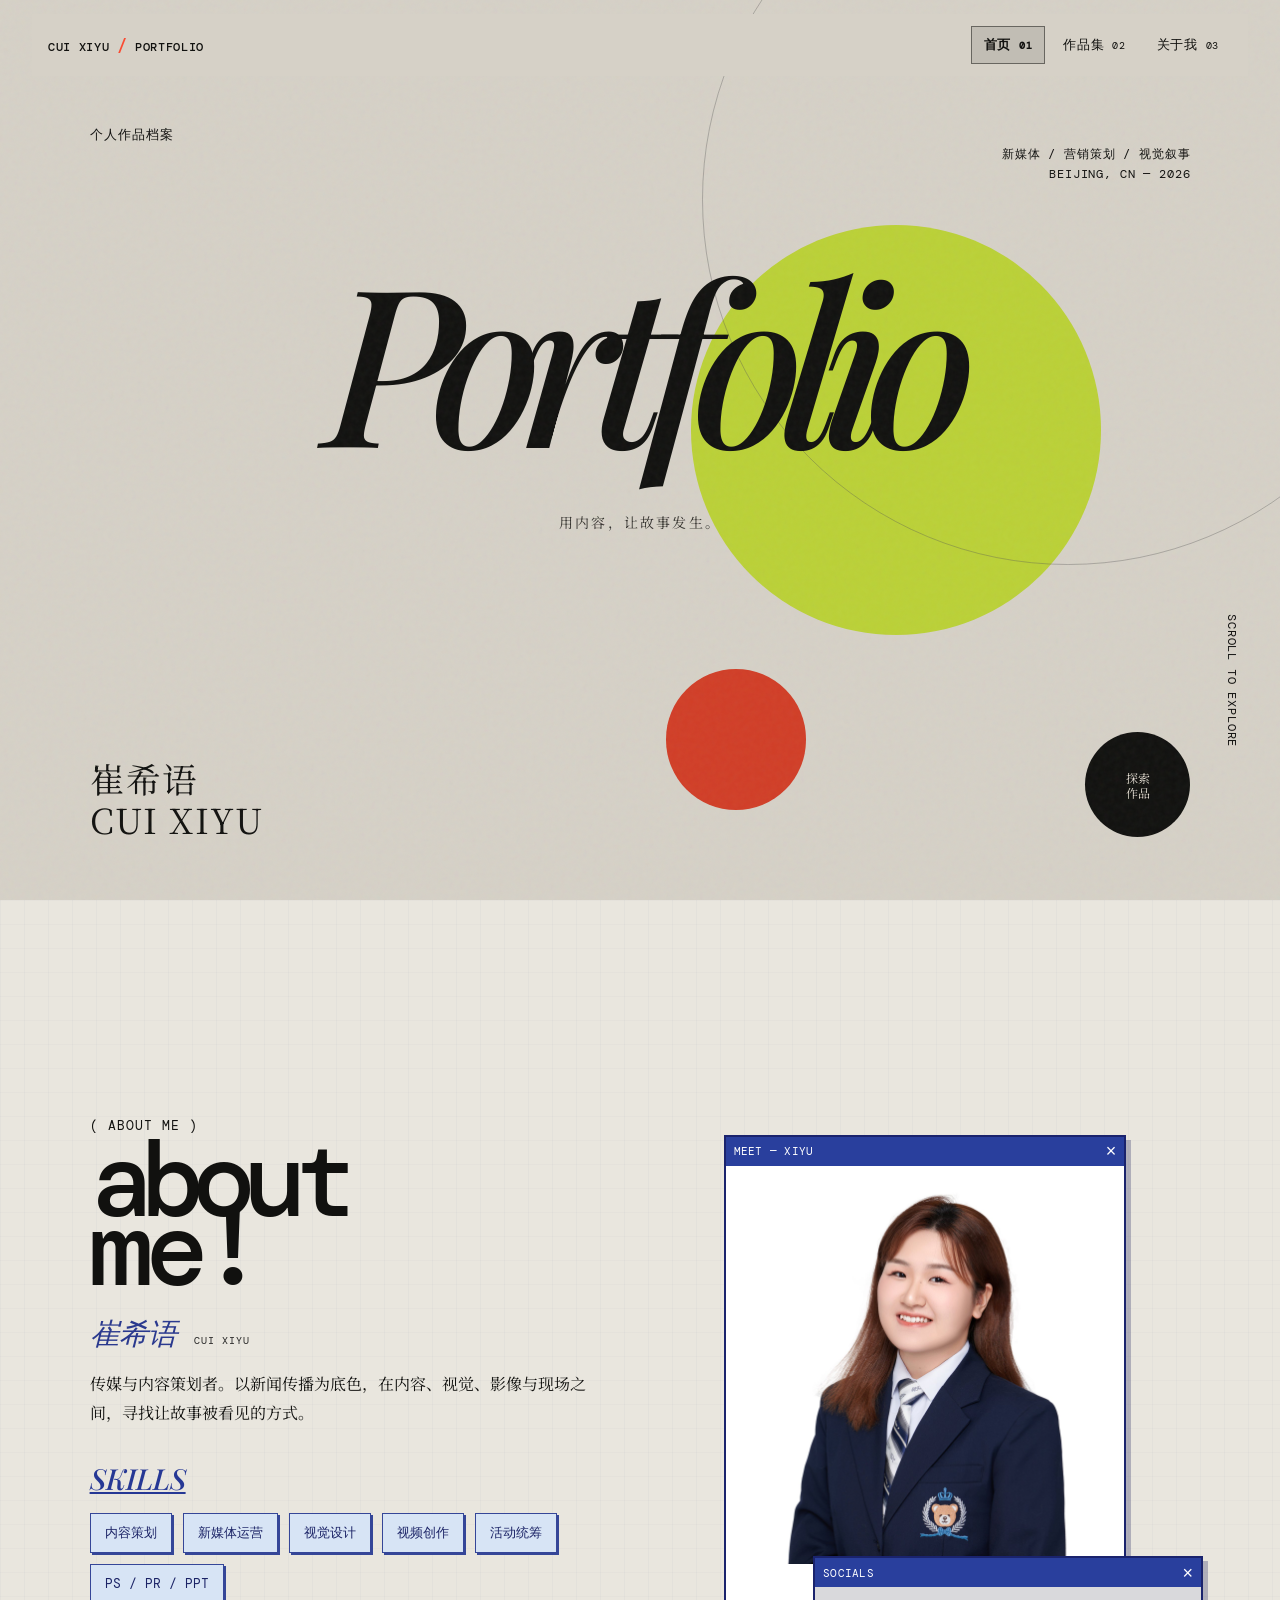
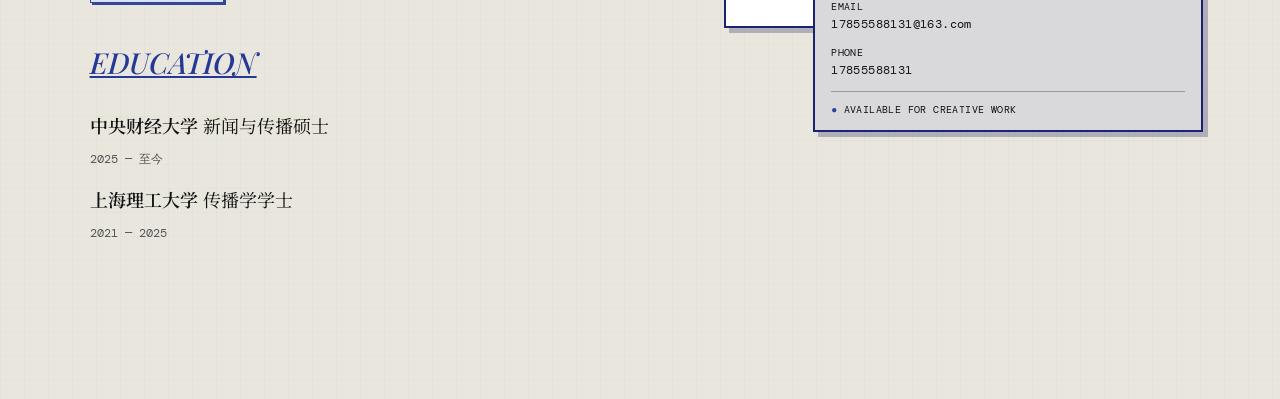
==== commit 35c09fee: "Fix About profile image loading" ====
--- a/index.html
+++ b/index.html
@@ -4,7 +4,7 @@
   <meta charset="UTF-8" />
   <meta name="viewport" content="width=device-width, initial-scale=1.0" />
   <meta name="description" content="崔希语 - 传媒作品集" />
-  <title>崔希语 · 传媒作品集</title>
+  <title>崔希语 · 作品集</title>
   <link rel="preconnect" href="https://fonts.googleapis.com">
   <link rel="preconnect" href="https://fonts.gstatic.com" crossorigin>
   <link href="https://fonts.googleapis.com/css2?family=Bodoni+Moda:opsz,wght@6..96,700&family=DM+Mono:wght@400;500&family=Noto+Serif+SC:wght@400;500;600;700&family=Playfair+Display:ital,wght@0,500;0,700;1,500&family=Ultra&display=swap" rel="stylesheet">
@@ -24,11 +24,11 @@
 
   <main>
     <section class="hero" id="home">
-      <div class="hero-meta">新媒体 / 策划 / 视觉叙事<br>BEIJING, CN — 2026</div>
+      <div class="hero-meta">新媒体 / 营销策划 / 视觉叙事<br>BEIJING, CN — 2026</div>
       <p class="eyebrow">个人作品档案</p>
       <div class="portfolio-lockup"><h1 class="portfolio-title">Portfolio</h1><p class="hero-tagline">用内容，让故事发生。</p></div>
       <div class="orb orb-one"></div><div class="orb orb-two"></div>
-      <div class="hero-bottom"><p class="hero-signature"><span>崔希语</span><em>CUI XIYU</em></p><a href="#work" class="round-link">探索<br>作品 <b>↓</b></a></div>
+      <div class="hero-bottom"><p class="hero-signature"><span>崔希语</span><em>CUI XIYU</em></p><a href="#work" class="round-link">探索<br>作品 <b></b></a></div>
       <p class="vertical">SCROLL TO EXPLORE</p>
     </section>
 
@@ -36,7 +36,7 @@
       <div class="section-kicker">( SELECTED WORKS ) <span>2023 — 2026</span></div>
       <div class="work-head"><h2>把观察<br>变成<span>表达</span></h2><p>内容不是信息的堆叠，<br>而是人与世界相遇的方式。</p></div>
       <div class="filters" role="tablist">
-        <button class="selected" data-filter="all">全部 <small>08</small></button><button data-filter="newmedia">新媒体运营 <small>02</small></button><button data-filter="visual">视觉设计 <small>03</small></button><button data-filter="video">视频创作 <small>01</small></button><button data-filter="event">活动策划 <small>02</small></button>
+        <button class="selected" data-filter="all">全部 <small>08</small></button><button data-filter="newmedia">新媒体运营 <small>01</small></button><button data-filter="visual">视觉设计 <small>02</small></button><button data-filter="video">视频创作 <small>03</small></button><button data-filter="event">活动策划 <small>04</small></button>
       </div>
       <div class="project-grid">
         <article class="project large newmedia"><a href="#wechat-one"><div class="project-art asset-art cover-art"><img src="outputs/assets/wechat/server-cover.jpg" alt="Server Online 推文封面"><span>01</span><em>WECHAT EDITORIAL</em></div><div class="project-info"><h3>Server Online | Welcome All Hosts</h3><p>系统已开服，欢迎宿主大人们进入挑战</p></div></a></article>
@@ -48,7 +48,7 @@
         <article class="project video"><a href="#love-not-here"><div class="project-art asset-art film"><img src="outputs/assets/image25.jpeg" alt="实验短片封面"><span>07</span><em>EXPERIMENTAL FILM</em></div><div class="project-info"><h3>《我们唯独不在这里说爱》</h3><p>实验短片 · 视频创作</p></div></a></article>
         <article class="project event"><a href="#family-day"><div class="project-art asset-art family-cover"><img src="outputs/assets/family-day/detail-3.png" alt="大众汽车集团中国 Family Day 活动主视觉"><span>08</span><em>FAMILY DAY 2026</em></div><div class="project-info"><h3>大众汽车集团（中国）Family Day</h3><p>大型家庭日活动 · 三地联动 · 5000+ 人</p></div></a></article>
       </div>
-      <p class="placeholder-note">* 此为预览版：案例详情可在下一阶段替换为你的真实作品、图片及链接。</p>
+      <p class="placeholder-note"></p>
     </section>
 
     <section class="detail wechat-case section" id="wechat-one"><p class="eyebrow">WECHAT ARTICLE / 01</p><h2>Server Online<br><span>Welcome All Hosts.</span></h2><div class="case-layout"><div class="case-copy"><p>以“游戏开服”作为内容的统一叙事机制，将管理培养计划转化为宿主可进入、可领取、可完成的任务系统。</p><p>像素化界面、主支线任务与“成就解锁”等游戏语言，把岗位学习路径视觉化，增强阅读的沉浸感与互动感。</p><a href="https://mp.weixin.qq.com/s/dfNtIJYcS2nLTU5Kal5PYA" target="_blank" rel="noreferrer">阅读原文 ↗</a></div><div class="wechat-gallery server-gallery"><img src="outputs/assets/wechat/server-detail-1.jpg" alt="Server Online 推文详情图一"><img src="outputs/assets/wechat/server-detail-2.jpg" alt="Server Online 推文详情图二"><img src="outputs/assets/wechat/server-detail-3.jpg" alt="Server Online 推文详情图三"></div></div></section>
@@ -74,9 +74,9 @@
     <section class="about section" id="about">
       <div class="about-copy-retro">
         <p class="eyebrow">( ABOUT ME )</p>
-        <h2>about<br><span>me!</span></h2>
+        <h2>about <br><span>me!</span></h2>
         <p class="about-name">崔希语 <em>CUI XIYU</em></p>
-        <p class="about-intro-retro">传媒与内容策划者。以传播学为底色，在内容、视觉、影像与现场之间，寻找让故事被看见的方式。</p>
+        <p class="about-intro-retro">传媒与内容策划者。以新闻传播为底色，在内容、视觉、影像与现场之间，寻找让故事被看见的方式。</p>
         <div class="about-info-block">
           <h3>SKILLS</h3>
           <div class="skill-tags"><span>内容策划</span><span>新媒体运营</span><span>视觉设计</span><span>视频创作</span><span>活动统筹</span><span>PS / PR / PPT</span></div>
@@ -90,7 +90,7 @@
       <div class="about-windows">
         <figure class="retro-window profile-window">
           <figcaption>MEET — XIYU <b>×</b></figcaption>
-          <img src="outputs/assets/about/profile.jpg" alt="崔希语半身照">
+          <img src="outputs/assets/about/profile-web.jpg" width="1600" height="1600" alt="崔希语半身照">
         </figure>
         <aside class="retro-window contact-window">
           <h3>SOCIALS <b>×</b></h3>
--- a/style.css
+++ b/style.css
@@ -60,6 +60,6 @@
 @media(max-width:700px){.hero{min-height:660px;padding:14vh 7vw 6vh}.hero-bottom>p{font-size:1.8rem}.hero-bottom>p em{font-size:.72rem}}
 
 /* Editorial home typography: a display Portfolio title with a restrained supporting line. */
-.portfolio-lockup{position:absolute;left:50%;top:44%;z-index:3;display:flex;flex-direction:column;align-items:center;transform:translate(-50%,-50%);white-space:nowrap;text-align:center}.hero h1.portfolio-title{margin:0;color:var(--ink);font:italic 500 clamp(8.2rem,17.2vw,18rem)/.88 "Playfair Display",serif;letter-spacing:-.105em}.hero-tagline{margin:18px 0 0;font:14px/1.5 "Noto Serif SC",serif;letter-spacing:.16em;color:#34322e}
+.portfolio-lockup{position:absolute;left:50%;top:44%;z-index:3;display:flex;flex-direction:column;align-items:center;transform:translate(-50%,-50%);white-space:nowrap;text-align:center}.hero h1.portfolio-title{margin:0;color:var(--ink);font:italic 500 clamp(8.2rem,17.2vw,18rem)/.88 "Playfair Display",serif;letter-spacing:-.105em}.hero-tagline{margin:58px 0 0;font:14px/1.5 "Noto Serif SC",serif;letter-spacing:.16em;color:#34322e}
 .hero-bottom .hero-signature{display:flex;flex-direction:column;align-items:flex-start;gap:7px;margin:0;line-height:1}.hero-signature span,.hero-bottom .hero-signature em{display:block;margin:0;color:var(--ink);font:400 clamp(1.55rem,2.7vw,2.9rem)/1 "STZhongsong","STSong","SimSun","Noto Serif SC",serif;letter-spacing:.04em;font-style:normal}
-@media(max-width:700px){.portfolio-lockup{top:43%;width:100%}.hero h1.portfolio-title{font-size:20vw}.hero-tagline{font-size:12px;margin-top:12px}.hero-signature span,.hero-bottom .hero-signature em{font-size:1.8rem}}
+@media(max-width:700px){.portfolio-lockup{top:43%;width:100%}.hero h1.portfolio-title{font-size:20vw}.hero-tagline{font-size:12px;margin-top:28px}.hero-signature span,.hero-bottom .hero-signature em{font-size:1.8rem}}
